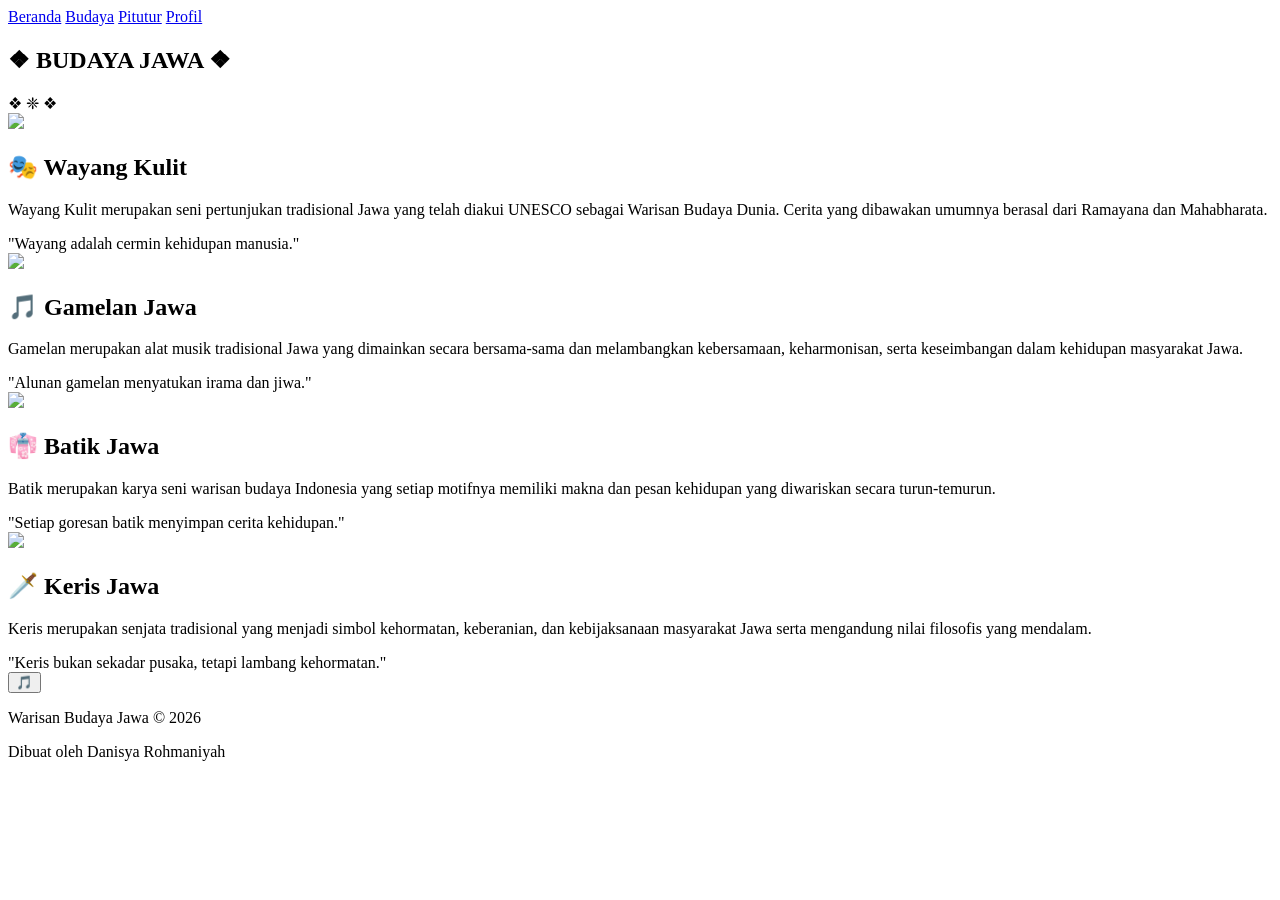
==== budaya.html @ f18c7c2b "Add files via upload" ====
<!DOCTYPE html>
<html>
<head>
<link rel="stylesheet" href="css/style.css">
<title>Budaya Jawa</title>
</head>

<body>

<nav>
<a href="index.html">Beranda</a>
<a href="budaya.html">Budaya</a>
<a href="pitutur.html">Pitutur</a>
<a href="profil.html">Profil</a>
</nav>

<section class="pitutur-section">

<h1 class="judul-section">
❖ BUDAYA JAWA ❖
</h1>
<div class="ornamen-jawa">
❖ ❈ ❖
</div>
<div class="budaya-card">

<img src="images/wayang.jpg">

<div class="budaya-info">

<h2>🎭 Wayang Kulit</h2>

<p>
Wayang Kulit merupakan seni pertunjukan tradisional Jawa
yang telah diakui UNESCO sebagai Warisan Budaya Dunia.
Cerita yang dibawakan umumnya berasal dari Ramayana dan Mahabharata.
</p>

<div class="budaya-quote">
"Wayang adalah cermin kehidupan manusia."
</div>

</div>

</div>

<div class="budaya-card">

<img src="images/gamelan.jpg" class="budaya-img">

<div class="budaya-text">

<h2>🎵 Gamelan Jawa</h2>

<p>

Gamelan merupakan alat musik tradisional Jawa yang dimainkan secara bersama-sama 
dan melambangkan kebersamaan, keharmonisan, serta keseimbangan dalam kehidupan 
masyarakat Jawa.

</p>

<div class="budaya-quote">
"Alunan gamelan menyatukan irama dan jiwa."
</div>

</div>

</div>

<div class="budaya-card">

<img src="images/batik.jpg" class="budaya-img">

<div class="budaya-text">

<h2>👘 Batik Jawa</h2>

<p>

Batik merupakan karya seni warisan budaya Indonesia yang setiap motifnya memiliki makna dan pesan kehidupan yang diwariskan secara turun-temurun.

</p>

<div class="budaya-quote">
"Setiap goresan batik menyimpan cerita kehidupan."
</div>

</div>

</div>
<div class="budaya-card">

<img src="images/keraton.jpg" class="budaya-img">

<div class="budaya-text">

<h2>🗡️ Keris Jawa</h2>

<p>

Keris merupakan senjata tradisional yang menjadi simbol kehormatan, keberanian, dan kebijaksanaan masyarakat Jawa serta mengandung nilai filosofis yang mendalam.

</p>

<div class="budaya-quote">
"Keris bukan sekadar pusaka, tetapi lambang kehormatan."
</div>

</div>

</div>

</section>

<audio id="musik" autoplay loop>
<source src="audio/gamelan.mp3">
</audio>

<button class="music-btn" id="btnMusic" onclick="toggleMusic()">🎵</button>

<script src="js/script.js"></script>
<footer>

<p>Warisan Budaya Jawa © 2026</p>

<p>Dibuat oleh Danisya Rohmaniyah</p>

</footer>
</body>
</html>
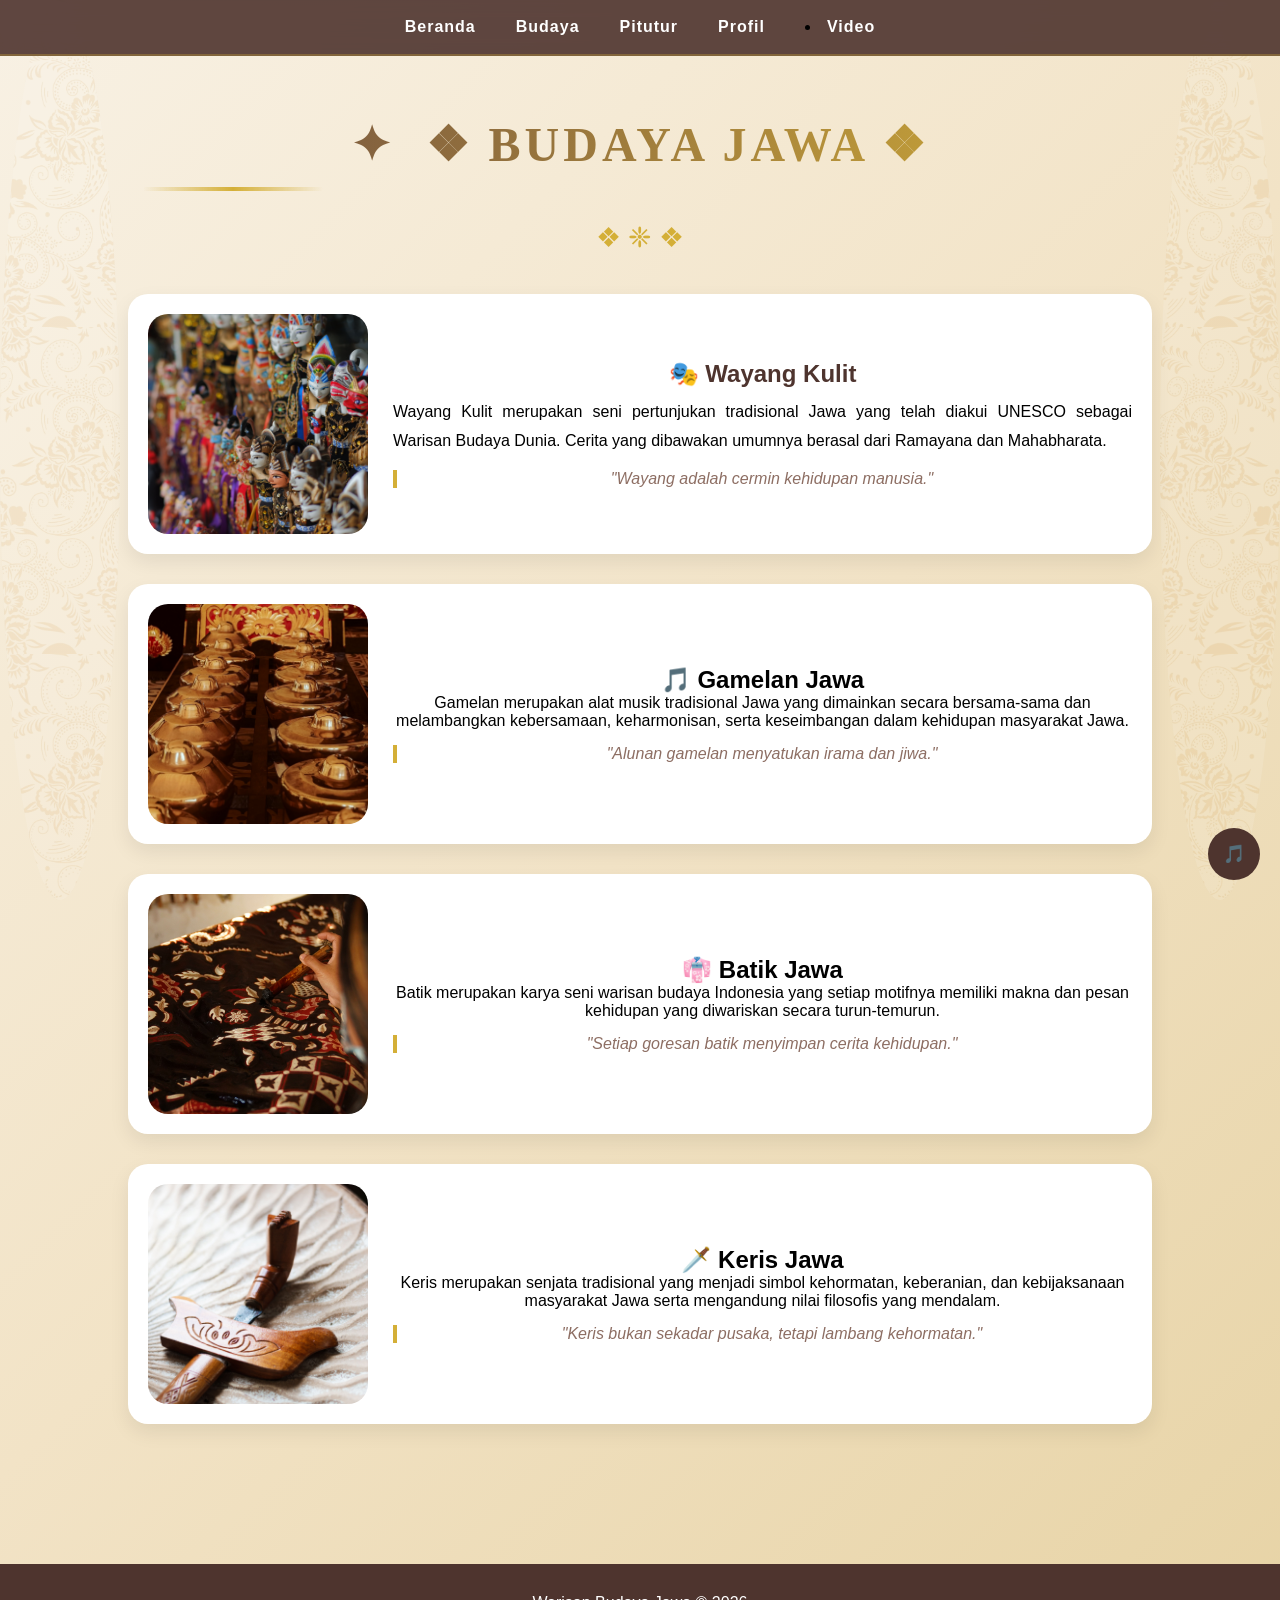
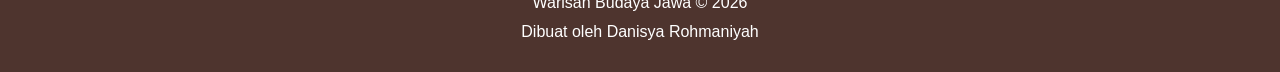
==== commit e421934f: "update" ====
--- a/budaya.html
+++ b/budaya.html
@@ -12,6 +12,7 @@
 <a href="budaya.html">Budaya</a>
 <a href="pitutur.html">Pitutur</a>
 <a href="profil.html">Profil</a>
+<li><a href="video.html">Video</a></li>
 </nav>
 
 <section class="pitutur-section">
--- a/css/style.css
+++ b/css/style.css
@@ -0,0 +1,828 @@
+*{
+margin:0;
+padding:0;
+box-sizing:border-box;
+font-family: 'Segoe UI', sans-serif;
+}
+
+body{
+    background-color:#f6efe6;
+    background-image:
+    radial-gradient(circle at 10% 20%, rgba(212,175,55,0.08) 0%, transparent 30%),
+    radial-gradient(circle at 90% 80%, rgba(78,52,46,0.08) 0%, transparent 30%);
+}
+
+/* NAVBAR */
+nav{
+    background:rgba(78,52,46,0.9);
+    backdrop-filter:blur(10px);
+    padding:18px;
+    display:flex;
+    justify-content:center;
+    gap:40px;
+
+    position:sticky;
+    top:0;
+    z-index:999;
+
+    border-bottom:2px solid rgba(212,175,55,0.3);
+}
+
+nav a{
+    color:white;
+    text-decoration:none;
+    font-weight:600;
+    letter-spacing:1px;
+    transition:0.3s;
+    position:relative;
+}
+nav a::after{
+    content:'';
+    position:absolute;
+    width:0%;
+    height:2px;
+    bottom:-6px;
+    left:0;
+    background:#d4af37;
+    transition:0.3s;
+}
+
+nav a:hover::after{
+    width:100%;
+}
+nav a:hover{
+color:#ffcc80;
+}
+
+/* HERO */
+.hero{
+height:90vh;
+background:
+linear-gradient(rgba(0,0,0,0.5),rgba(0,0,0,0.5)),
+url('../images/batik-bg.jpg');
+background-size:cover;
+background-position:center;
+display:flex;
+flex-direction:column;
+justify-content:center;
+align-items:center;
+color:white;
+text-align:center;
+}
+
+.hero h1{
+font-size:55px;
+animation:fadeDown 2s;
+}
+
+.hero p{
+margin-top:10px;
+font-size:20px;
+animation:fadeUp 2s;
+}
+
+/* SECTION */
+section{
+padding:60px 10%;
+}
+
+/* CARD */
+.card{
+background:white;
+padding:20px;
+border-radius:15px;
+margin-bottom:20px;
+box-shadow:0 5px 15px rgba(0,0,0,0.1);
+transition:0.3s;
+}
+
+.card:hover{
+transform:translateY(-8px);
+}
+
+/* GAMBAR */
+.card img{
+width:100%;
+max-width:300px;
+height:220px;
+object-fit:cover;
+display:block;
+margin:15px auto;
+border-radius:15px;
+transition:0.3s;
+}
+
+.card img:hover{
+transform:scale(1.03);
+}
+
+/* GALERI STYLE */
+.grid{
+display:grid;
+grid-template-columns:repeat(auto-fit,minmax(250px,1fr));
+gap:15px;
+}
+
+.grid img{
+width:100%;
+height:250px;
+object-fit:cover;
+border-radius:10px;
+transition:0.3s;
+}
+
+.grid img:hover{
+transform:scale(1.05);
+}
+
+/* MUSIC BUTTON */
+.music-btn{
+position:fixed;
+bottom:20px;
+right:20px;
+background:#4e342e;
+color:white;
+border:none;
+padding:15px;
+border-radius:50%;
+cursor:pointer;
+font-size:18px;
+}
+
+/* ANIMASI */
+@keyframes fadeDown{
+from{opacity:0; transform:translateY(-30px);}
+to{opacity:1; transform:translateY(0);}
+}
+
+@keyframes fadeUp{
+from{opacity:0; transform:translateY(30px);}
+to{opacity:1; transform:translateY(0);}
+}
+.btn-jelajah{
+display:inline-block;
+margin-top:20px;
+padding:12px 25px;
+background:#d4af37;
+color:white;
+text-decoration:none;
+border-radius:30px;
+font-weight:bold;
+transition:0.3s;
+}
+
+.btn-jelajah:hover{
+transform:scale(1.05);
+background:#b8860b;
+}
+footer{
+    text-align:center;
+    padding:25px;
+    background:#4e342e;
+    color:white;
+    margin-top:50px;
+    line-height:1.8;
+}
+.judul-home{
+text-align:center;
+margin-bottom:30px;
+}
+
+.budaya-preview{
+display:flex;
+justify-content:center;
+gap:30px;
+flex-wrap:wrap;
+}
+
+.budaya-item{
+text-align:center;
+}
+
+.budaya-item img{
+width:250px;
+height:180px;
+object-fit:cover;
+border-radius:15px;
+transition:0.3s;
+}
+
+.budaya-item img:hover{
+transform:scale(1.05);
+}
+
+.budaya-item p{
+margin-top:10px;
+font-weight:bold;
+}
+.quote-jawa{
+text-align:center;
+font-size:28px;
+font-style:italic;
+margin-top:50px;
+color:#5d4037;
+}
+/* HALAMAN BUDAYA */
+
+.budaya-card{
+display:flex;
+align-items:center;
+gap:25px;
+
+background:white;
+
+padding:20px;
+
+border-radius:20px;
+
+margin-bottom:30px;
+
+box-shadow:0 8px 20px rgba(0,0,0,0.08);
+
+transition:0.3s;
+}
+
+.budaya-card:hover{
+transform:translateY(-5px);
+}
+
+.budaya-card img{
+width:220px;
+height:220px;
+object-fit:cover;
+border-radius:20px;
+flex-shrink:0;
+}
+
+.budaya-info h2{
+margin-bottom:10px;
+color:#4e342e;
+}
+
+.budaya-info p{
+line-height:1.8;
+text-align:justify;
+}
+
+.budaya-quote{
+margin-top:15px;
+
+padding-left:15px;
+
+border-left:4px solid #d4af37;
+
+font-style:italic;
+
+color:#8d6e63;
+}
+body{
+    background: linear-gradient(
+        135deg,
+        #f8f1e4,
+        #f2e3c6,
+        #e7d3a5
+    );
+    min-height:100vh;
+    overflow-x:hidden;
+    position:relative;
+}
+
+body::before,
+body::after{
+    content:"";
+    position:fixed;
+    border-radius:50%;
+    z-index:-1;
+    animation:float 12s infinite ease-in-out;
+}
+
+body::before{
+    width:300px;
+    height:300px;
+    background:rgba(212,175,55,0.15);
+    top:-100px;
+    left:-100px;
+}
+
+body::after{
+    width:250px;
+    height:250px;
+    background:rgba(93,64,55,0.12);
+    bottom:-80px;
+    right:-80px;
+}
+
+@keyframes float{
+    0%{
+        transform:translateY(0px);
+    }
+    50%{
+        transform:translateY(30px);
+    }
+    100%{
+        transform:translateY(0px);
+    }
+}
+/* ========================= */
+/* JUDUL SECTION ESTETIK */
+/* ========================= */
+
+.judul-section{
+    text-align:center;
+    font-size:3rem;
+    color:#4e342e;
+    margin-bottom:50px;
+    letter-spacing:4px;
+    font-family:Georgia, serif;
+    text-transform:uppercase;
+    position:relative;
+}
+
+.judul-section::after{
+    content:"";
+    display:block;
+    width:180px;
+    height:4px;
+    background:linear-gradient(
+        to right,
+        transparent,
+        #d4af37,
+        transparent
+    );
+    margin:15px auto;
+    border-radius:20px;
+}
+
+/* ========================= */
+/* PITUTUR */
+/* ========================= */
+
+.pitutur-section{
+    text-align:center;
+}
+
+.pitutur-section .card{
+    max-width:750px;
+    margin:25px auto;
+    padding:30px;
+
+    background:rgba(255,255,255,0.85);
+
+    backdrop-filter:blur(8px);
+
+    border:1px solid rgba(212,175,55,0.4);
+
+    border-radius:25px;
+
+    box-shadow:
+    0 10px 25px rgba(0,0,0,0.08);
+
+    position:relative;
+}
+
+.pitutur-section .card::before{
+    content:"❝";
+    font-size:60px;
+    color:#d4af37;
+    position:absolute;
+    left:20px;
+    top:5px;
+}
+
+.pitutur-section .card h2{
+    color:#4e342e;
+    margin-bottom:12px;
+}
+
+.pitutur-section .card p{
+    color:#6d4c41;
+    font-size:18px;
+    line-height:1.8;
+}
+
+.pitutur-section .card:hover{
+    transform:translateY(-10px);
+    box-shadow:
+    0 15px 35px rgba(0,0,0,0.15);
+}
+.judul-section{
+    text-align:center;
+    font-size:3rem;
+    color:#4e342e;
+    letter-spacing:4px;
+    margin-bottom:50px;
+    position:relative;
+
+    animation:judulMuncul 2s ease;
+}
+
+.judul-section::before{
+    content:"✦";
+    color:#d4af37;
+    margin-right:15px;
+}
+
+.judul-section::after{
+    content:"✦";
+    color:#d4af37;
+    margin-left:15px;
+}
+
+@keyframes judulMuncul{
+    from{
+        opacity:0;
+        transform:translateY(-30px);
+    }
+
+    to{
+        opacity:1;
+        transform:translateY(0);
+    }
+}
+.judul-section{
+    background:linear-gradient(
+        90deg,
+        #6d4c41,
+        #d4af37,
+        #6d4c41
+    );
+
+    background-size:200% auto;
+
+    -webkit-background-clip:text;
+    -webkit-text-fill-color:transparent;
+
+    animation:
+    judulMuncul 2s ease,
+    shine 4s linear infinite;
+}
+
+@keyframes shine{
+    to{
+        background-position:200% center;
+    }
+}
+.ornamen-jawa{
+    text-align:center;
+    font-size:28px;
+    color:#d4af37;
+    margin-top:-20px;
+    margin-bottom:40px;
+}
+/* ORNAMEN BATIK SAMPING */
+
+body{
+    position:relative;
+    overflow-x:hidden;
+}
+
+body::before{
+    content:"";
+    position:fixed;
+
+    top:0;
+    left:0;
+
+    width:120px;
+    height:100vh;
+
+    background:url('../images/batik-bg.jpg');
+    background-size:220px;
+
+    opacity:0.12;
+
+    z-index:-1;
+}
+
+body::after{
+    content:"";
+    position:fixed;
+
+    top:0;
+    right:0;
+
+    width:120px;
+    height:100vh;
+
+    background:url('../images/batik-bg.jpg');
+    background-size:220px;
+
+    opacity:0.12;
+
+    transform:scaleX(-1);
+
+    z-index:-1;
+}
+.profile-card{
+  display:flex;
+  align-items:center;
+  gap:40px;
+
+  max-width:900px;
+
+  min-height:320px;
+
+  margin:60px auto;
+
+  padding:45px 55px;
+
+  background:rgba(255,255,255,0.88);
+
+  backdrop-filter:blur(15px);
+
+  border-radius:30px;
+
+  border:2px solid rgba(212,175,55,0.35);
+
+  box-shadow:
+  0 15px 35px rgba(0,0,0,0.12),
+  0 5px 15px rgba(212,175,55,0.15);
+
+  position:relative;
+
+  overflow:hidden;
+
+  transition:.3s;
+}
+
+.profile-card:hover{
+  transform:translateY(-5px);
+}
+
+/* aksen batik halus */
+.profile-card::after{
+  content:"";
+  position:absolute;
+  right:-40px;
+  bottom:-40px;
+  width:180px;
+  height:150px;
+  background:url("images/batik-corner.png");
+  background-size:cover;
+  opacity:0.15;
+}
+
+.profile-img{
+
+width:220px;
+
+height:220px;
+
+border-radius:50%;
+
+object-fit:cover;
+
+border:6px solid #d4af37;
+
+box-shadow:
+
+0 10px 30px rgba(0,0,0,0.18);
+
+flex-shrink:0;
+
+}
+
+.profile-text{
+
+flex:1;
+
+}
+
+.profile-text h2{
+
+font-size:48px;
+
+color:#3b2f2f;
+
+margin-bottom:10px;
+
+}
+
+.nama{
+
+font-size:34px;
+
+font-weight:700;
+
+color:#b08d2a;
+
+margin-bottom:20px;
+
+}
+
+.identitas{
+
+margin-bottom:20px;
+
+}
+
+.identitas p{
+
+font-size:20px;
+
+margin-bottom:8px;
+
+}
+
+.deskripsi{
+
+font-size:22px;
+
+line-height:1.8;
+
+color:#4b3d35;
+
+margin-bottom:25px;
+
+}
+
+.motto{
+
+padding:18px;
+
+background:#f6efe6;
+
+border-left:6px solid #d4af37;
+
+border-radius:15px;
+
+font-style:italic;
+
+font-size:19px;
+
+line-height:1.8;
+
+margin-bottom:25px;
+
+}
+
+.tagline{
+
+display:inline-block;
+
+padding:12px 28px;
+
+background:#d4af37;
+
+color:white;
+
+border-radius:30px;
+
+font-weight:bold;
+
+font-size:17px;
+
+letter-spacing:1px;
+
+}
+.profile-card::after{
+
+content:"✦ ✤ ✦";
+
+position:absolute;
+
+top:25px;
+
+right:35px;
+
+font-size:28px;
+
+color:#d4af37;
+
+opacity:.8;
+
+}
+/* ================= VIDEO ================= */
+
+.subjudul{
+
+text-align:center;
+
+font-size:22px;
+
+margin:25px 20px 50px;
+
+font-style:italic;
+
+}
+
+
+.video-section{
+
+padding:0 50px 80px;
+
+}
+
+
+.video-card{
+
+display:flex;
+
+align-items:center;
+
+gap:40px;
+
+background:rgba(255,255,255,.1);
+
+backdrop-filter:blur(10px);
+
+padding:35px;
+
+border-radius:30px;
+
+box-shadow:0 10px 30px rgba(0,0,0,.35);
+
+}
+
+
+.video-card iframe{
+
+width:550px;
+
+height:320px;
+
+border:none;
+
+border-radius:20px;
+
+}
+
+
+.video-text{
+
+flex:1;
+
+}
+
+
+.video-text h2{
+
+font-size:42px;
+
+color:#ffd54f;
+
+margin-bottom:25px;
+
+}
+
+
+.video-text p{
+
+font-size:19px;
+
+line-height:1.9;
+
+}
+
+
+.video-text blockquote{
+
+margin-top:25px;
+
+padding-left:20px;
+
+border-left:5px solid #d4af37;
+
+font-style:italic;
+
+font-size:22px;
+
+color:#ffd54f;
+
+}
+
+
+/* ================= RESPONSIVE ================= */
+
+@media(max-width:900px){
+
+.video-card{
+
+flex-direction:column;
+
+}
+
+
+.video-card iframe{
+
+width:100%;
+
+height:250px;
+
+}
+
+
+.video-text h2{
+
+font-size:30px;
+
+}
+
+
+.video-text p{
+
+font-size:17px;
+
+}
+
+}
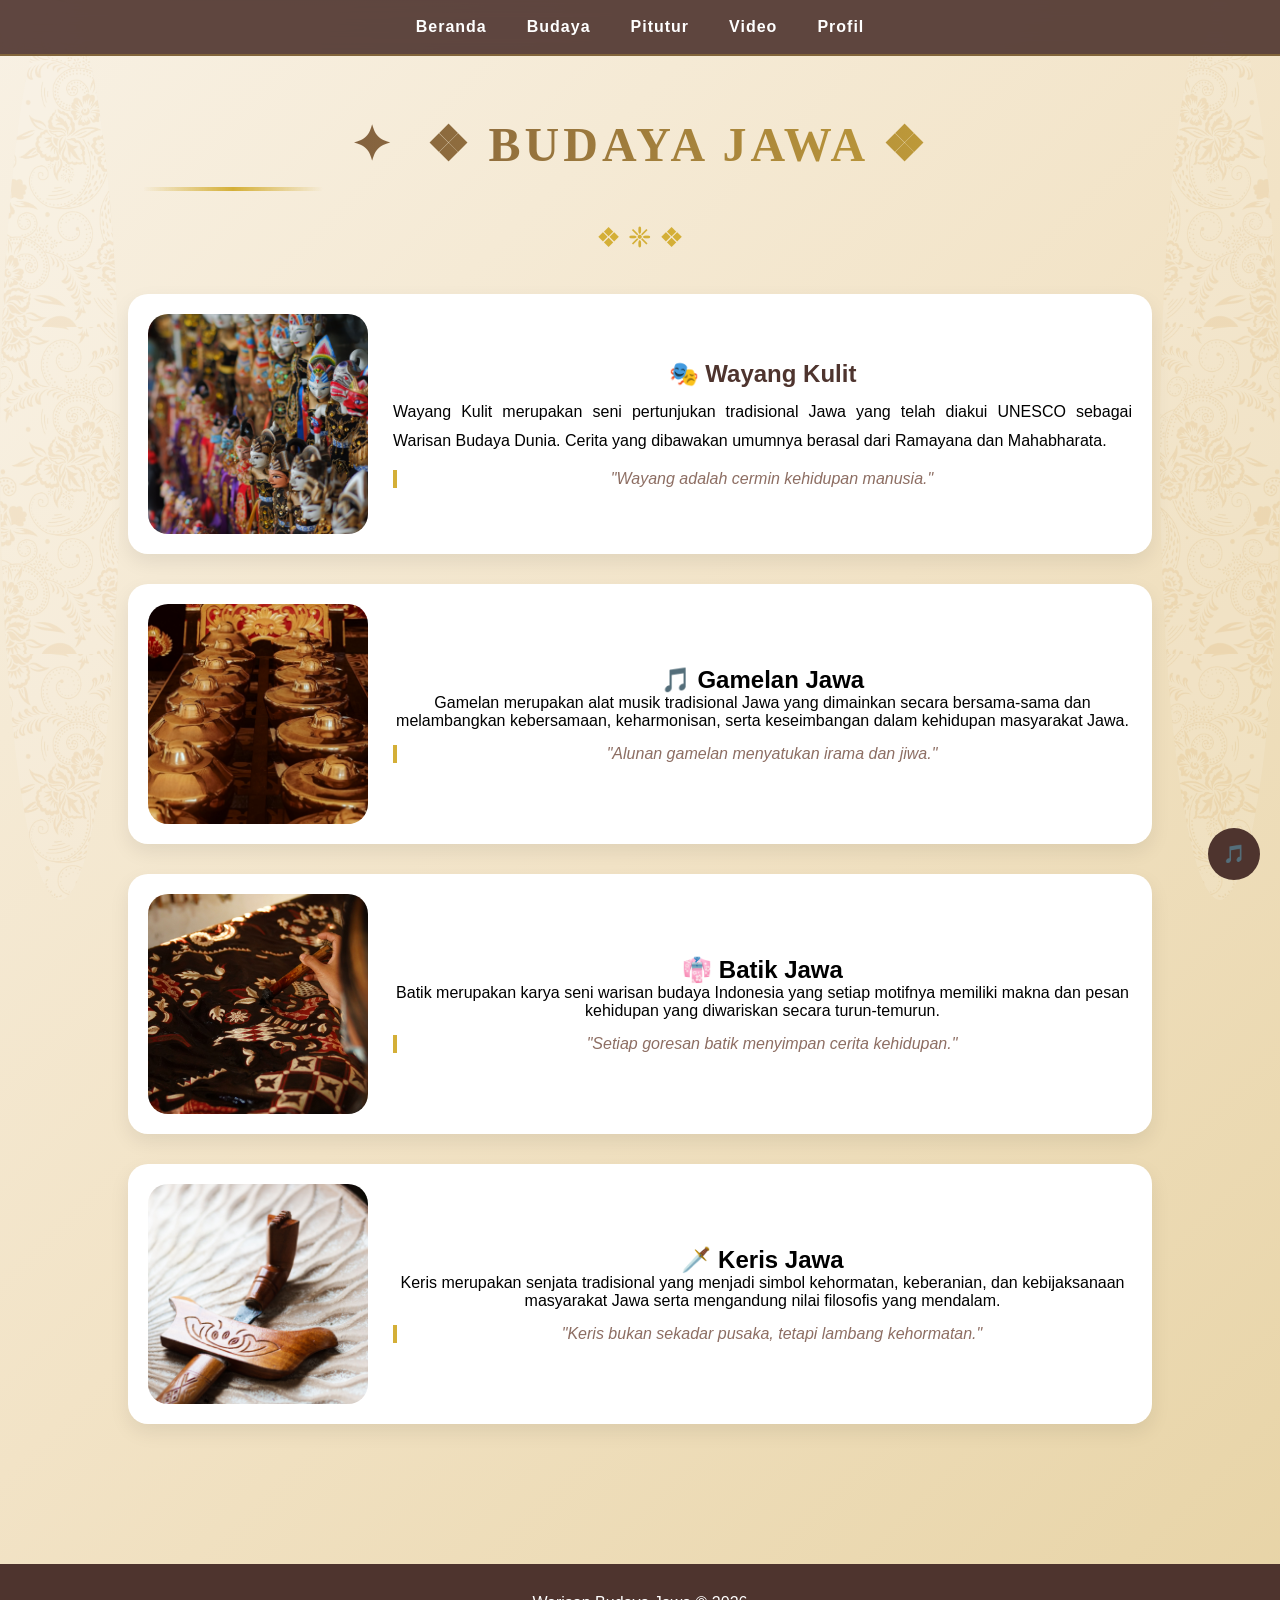
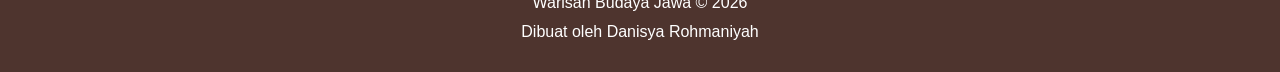
==== commit dfa92ab5: "update" ====
--- a/budaya.html
+++ b/budaya.html
@@ -11,8 +11,8 @@
 <a href="index.html">Beranda</a>
 <a href="budaya.html">Budaya</a>
 <a href="pitutur.html">Pitutur</a>
+<a href="video.html">Video</a>
 <a href="profil.html">Profil</a>
-<li><a href="video.html">Video</a></li>
 </nav>
 
 <section class="pitutur-section">
--- a/css/style.css
+++ b/css/style.css
@@ -692,118 +692,29 @@
 opacity:.8;
 
 }
-/* ================= VIDEO ================= */
-
-.subjudul{
-
-text-align:center;
-
-font-size:22px;
-
-margin:25px 20px 50px;
-
-font-style:italic;
-
-}
-
-
-.video-section{
-
-padding:0 50px 80px;
-
-}
-
-
-.video-card{
-
-display:flex;
-
-align-items:center;
-
-gap:40px;
-
-background:rgba(255,255,255,.1);
-
-backdrop-filter:blur(10px);
-
-padding:35px;
-
-border-radius:30px;
-
-box-shadow:0 10px 30px rgba(0,0,0,.35);
-
-}
-
-
-.video-card iframe{
-
-width:550px;
-
-height:320px;
+.budaya-card iframe{
+
+width:400px;
+
+height:250px;
 
 border:none;
 
 border-radius:20px;
 
-}
-
-
-.video-text{
-
-flex:1;
-
-}
-
-
-.video-text h2{
-
-font-size:42px;
-
-color:#ffd54f;
-
-margin-bottom:25px;
-
-}
-
-
-.video-text p{
-
-font-size:19px;
-
-line-height:1.9;
-
-}
-
-
-.video-text blockquote{
-
-margin-top:25px;
-
-padding-left:20px;
-
-border-left:5px solid #d4af37;
-
-font-style:italic;
-
-font-size:22px;
-
-color:#ffd54f;
-
-}
-
-
-/* ================= RESPONSIVE ================= */
+flex-shrink:0;
+
+}
 
 @media(max-width:900px){
 
-.video-card{
+.budaya-card{
 
 flex-direction:column;
 
 }
 
-
-.video-card iframe{
+.budaya-card iframe{
 
 width:100%;
 
@@ -811,18 +722,35 @@
 
 }
 
-
-.video-text h2{
-
-font-size:30px;
-
-}
-
-
-.video-text p{
-
-font-size:17px;
-
-}
-
-}
+}
+.budaya-card iframe{
+
+width:260px;
+
+height:220px;
+
+border:none;
+
+border-radius:20px;
+
+flex-shrink:0;
+
+}
+
+@media(max-width:900px){
+
+.budaya-card{
+
+flex-direction:column;
+
+}
+
+.budaya-card iframe{
+
+width:100%;
+
+height:250px;
+
+}
+
+}
